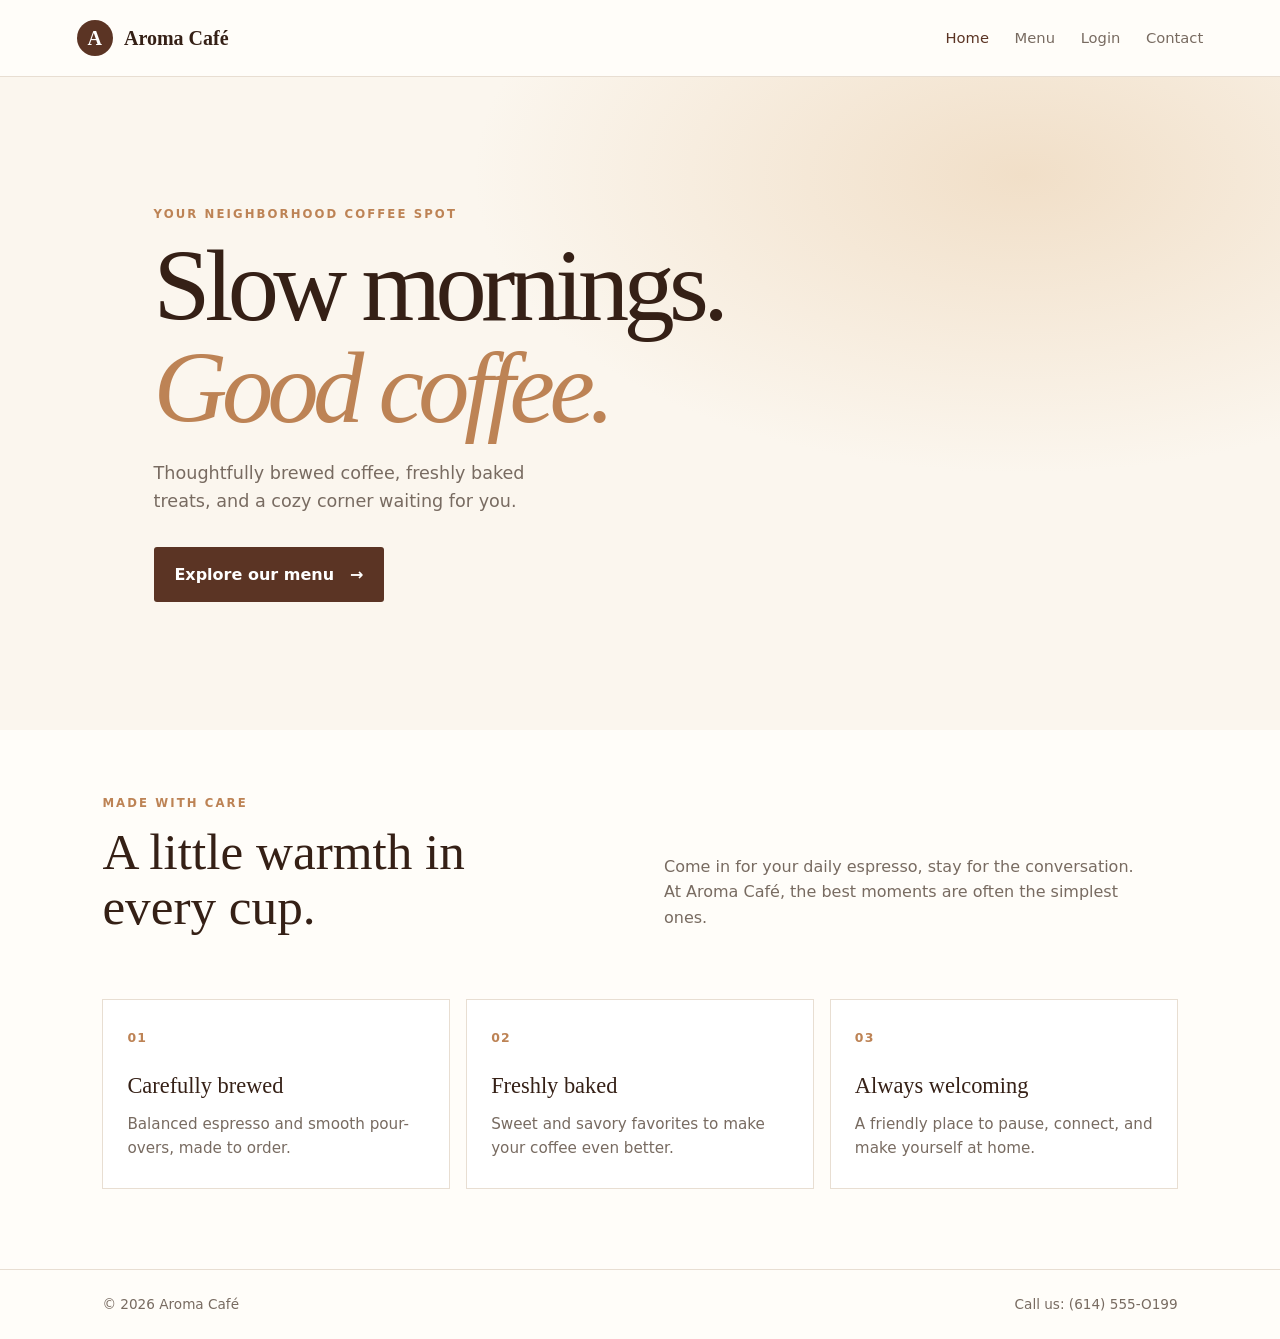
==== index.html @ bba38fc5 "chore: add starter files" ====
<!doctype html>
<html lang="en">
<head>
  <meta charset="utf-8">
  <meta name="viewport" content="width=device-width, initial-scale=1">
  <meta name="description" content="Aroma Café — neighborhood coffee, baked treats, and warm welcomes.">
  <title>Aroma Café | Coffee & Community</title>
  <link rel="stylesheet" href="css/styles.css">
</head>
<body>
  <header class="site-header">
    <a class="brand" href="index.html" aria-label="Aroma Café home"><span class="brand-mark">A</span><span>Aroma Café</span></a>
    <nav aria-label="Main navigation">
      <a href="index.html" aria-current="page">Home</a>
      <a href="pages/menu.html">Menu</a>
      <a href="pages/login.html">Login</a>
      <a href="pages/contact.html">Contact</a>
    </nav>
  </header>
  <main>
    <section class="hero">
      <p class="eyebrow">YOUR NEIGHBORHOOD COFFEE SPOT</p>
      <h1>Slow mornings.<br><span>Good coffee.</span></h1>
      <p class="hero-copy">Thoughtfully brewed coffee, freshly baked treats, and a cozy corner waiting for you.</p>
      <a class="button" href="pages/menu.html">Explore our menu <span aria-hidden="true">→</span></a>
    </section>
    <section class="intro">
      <div><p class="eyebrow">MADE WITH CARE</p><h2>A little warmth in every cup.</h2></div>
      <p>Come in for your daily espresso, stay for the conversation. At Aroma Café, the best moments are often the simplest ones.</p>
    </section>
    <section class="feature-grid" aria-label="What we offer">
      <article class="feature-card"><span class="feature-number">01</span><h3>Carefully brewed</h3><p>Balanced espresso and smooth pour-overs, made to order.</p></article>
      <article class="feature-card"><span class="feature-number">02</span><h3>Freshly baked</h3><p>Sweet and savory favorites to make your coffee even better.</p></article>
      <article class="feature-card"><span class="feature-number">03</span><h3>Always welcoming</h3><p>A friendly place to pause, connect, and make yourself at home.</p></article>
    </section>
  </main>
  <footer class="site-footer"><span>© 2026 Aroma Café</span><span>Call us: (614) 555-O199</span></footer>
</body>
</html>
---- css/styles.css ----
:root {
  --coffee: #5b3424;
  --coffee-dark: #352016;
  --cream: #fbf6ee;
  --paper: #fffdf9;
  --caramel: #bd8355;
  --muted: #786b61;
  --line: #e8ded2;
  --shadow: 0 18px 45px rgba(53, 32, 22, .08);
}
* { box-sizing: border-box; }
html { scroll-behavior: smooth; }
body { margin: 0; background: var(--paper); color: var(--coffee-dark); font-family: Inter, ui-sans-serif, system-ui, -apple-system, BlinkMacSystemFont, "Segoe UI", sans-serif; line-height: 1.6; }
a { color: inherit; }
.site-header { display: flex; align-items: center; justify-content: space-between; gap: 2rem; padding: 1.25rem clamp(1.25rem, 6vw, 6rem); border-bottom: 1px solid var(--line); background: rgba(255,253,249,.96); }
.brand { display: inline-flex; align-items: center; gap: .7rem; font-family: Georgia, serif; font-weight: 700; font-size: 1.25rem; text-decoration: none; white-space: nowrap; }
.brand-mark { display: grid; place-items: center; width: 2.25rem; height: 2.25rem; border-radius: 50%; background: var(--coffee); color: white; font-family: Georgia, serif; }
nav { display: flex; flex-wrap: wrap; gap: clamp(.75rem, 2vw, 2rem); }
nav a { color: var(--muted); font-size: .92rem; text-decoration: none; }
nav a:hover, nav a[aria-current="page"] { color: var(--coffee); }
.hero { padding: clamp(4rem, 10vw, 8rem) clamp(1.25rem, 12vw, 12rem); background: radial-gradient(ellipse at 80% 15%, #f1dfc8 0, transparent 38%), var(--cream); }
.eyebrow { color: var(--caramel); font-size: .73rem; font-weight: 800; letter-spacing: .18em; }
h1, h2, h3, p { margin-top: 0; }
h1 { max-width: 800px; margin-bottom: 1.3rem; font-family: Georgia, serif; font-size: clamp(3.2rem, 8vw, 6.6rem); font-weight: 500; letter-spacing: -.055em; line-height: .99; }
h1 span { color: var(--caramel); font-style: italic; }
.hero-copy { max-width: 430px; margin-bottom: 2rem; color: var(--muted); font-size: 1.1rem; }
.button { display: inline-flex; align-items: center; gap: 1rem; padding: .9rem 1.3rem; border-radius: 3px; background: var(--coffee); color: white; font-weight: 700; text-decoration: none; }
.button:hover { background: var(--coffee-dark); }
.intro { display: grid; grid-template-columns: 1fr 1fr; gap: 3rem; align-items: end; padding: 4rem clamp(1.25rem, 8vw, 8rem) 2rem; }
h2 { max-width: 480px; margin-bottom: 0; font-family: Georgia, serif; font-size: clamp(2rem, 4vw, 3.3rem); font-weight: 500; line-height: 1.08; }
.intro > p { max-width: 470px; margin-bottom: .25rem; color: var(--muted); }
.feature-grid { display: grid; grid-template-columns: repeat(3, 1fr); gap: 1rem; padding: 2rem clamp(1.25rem, 8vw, 8rem) 5rem; }
.feature-card { min-height: 190px; padding: 1.5rem; border: 1px solid var(--line); background: #fff; }
.feature-number { color: var(--caramel); font-size: .78rem; font-weight: 800; letter-spacing: .1em; }
.feature-card h3 { margin: 1.2rem 0 .5rem; font-family: Georgia, serif; font-size: 1.4rem; font-weight: 500; }
.feature-card p { margin: 0; color: var(--muted); font-size: .95rem; }
.site-footer { display: flex; justify-content: space-between; gap: 1rem; padding: 1.5rem clamp(1.25rem, 8vw, 8rem); border-top: 1px solid var(--line); color: var(--muted); font-size: .85rem; }
.page-shell { min-height: 65vh; padding: 3rem clamp(1.25rem, 8vw, 8rem) 5rem; }
.page-heading { max-width: 760px; margin-bottom: 2rem; }
.page-heading h1 { font-size: clamp(2.8rem, 6vw, 5rem); }
.menu-grid { display: grid; grid-template-columns: repeat(3, minmax(0,1fr)); gap: 1rem; }
.menu-card { padding: 1.5rem; border: 1px solid var(--line); border-radius: 6px; background: white; }
.menu-card .price { color: var(--caramel); font-weight: 800; }
.form-card { max-width: 560px; padding: 2rem; border: 1px solid var(--line); background: white; box-shadow: var(--shadow); }
.form-field { display: grid; gap: .4rem; margin-bottom: 1rem; }
.form-field label { font-size: .9rem; font-weight: 700; }
.form-field input, .form-field textarea { width: 100%; padding: .8rem; border: 1px solid #cfc1b3; border-radius: 3px; font: inherit; }
.form-note { color: var(--muted); font-size: .85rem; }
@media (max-width: 700px) {
  .site-header { align-items: flex-start; flex-direction: column; gap: 1rem; }
  nav { gap: .8rem 1.2rem; }
  .intro { grid-template-columns: 1fr; gap: 1.25rem; }
  .feature-grid, .menu-grid { grid-template-columns: 1fr; }
  .site-footer { flex-direction: column; }
}
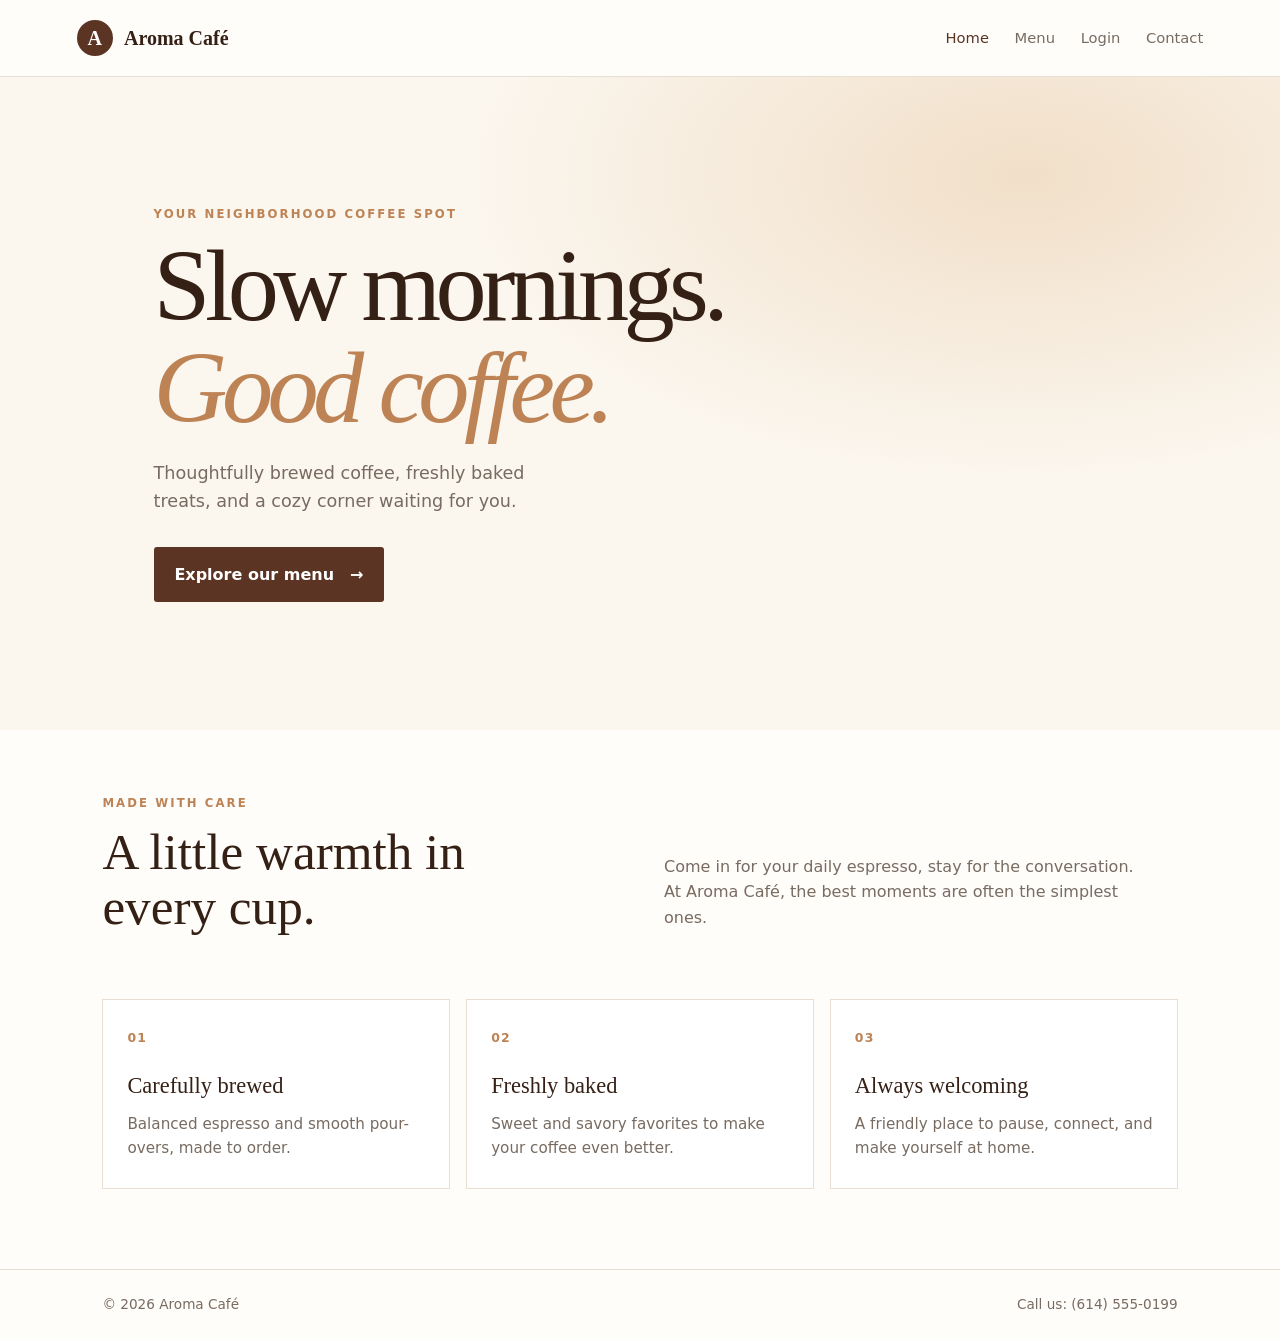
==== commit 791dc988: "fix: correct phone number in footer" ====
--- a/index.html
+++ b/index.html
@@ -34,6 +34,6 @@
       <article class="feature-card"><span class="feature-number">03</span><h3>Always welcoming</h3><p>A friendly place to pause, connect, and make yourself at home.</p></article>
     </section>
   </main>
-  <footer class="site-footer"><span>© 2026 Aroma Café</span><span>Call us: (614) 555-O199</span></footer>
+  <footer class="site-footer"><span>© 2026 Aroma Café</span><span>Call us: (614) 555-0199</span></footer>
 </body>
 </html>
--- a/css/styles.css
+++ b/css/styles.css
@@ -53,3 +53,9 @@
   .feature-grid, .menu-grid { grid-template-columns: 1fr; }
   .site-footer { flex-direction: column; }
 }
+
+/* Menu page cards */
+.menu-card { transition: transform .18s ease, box-shadow .18s ease, border-color .18s ease; }
+.menu-card:hover { transform: translateY(-3px); border-color: #d4b08c; box-shadow: var(--shadow); }
+.menu-card h2 { margin: .5rem 0; font-size: 1.8rem; }
+.menu-card p:not(.eyebrow):not(.price) { color: var(--muted); }
